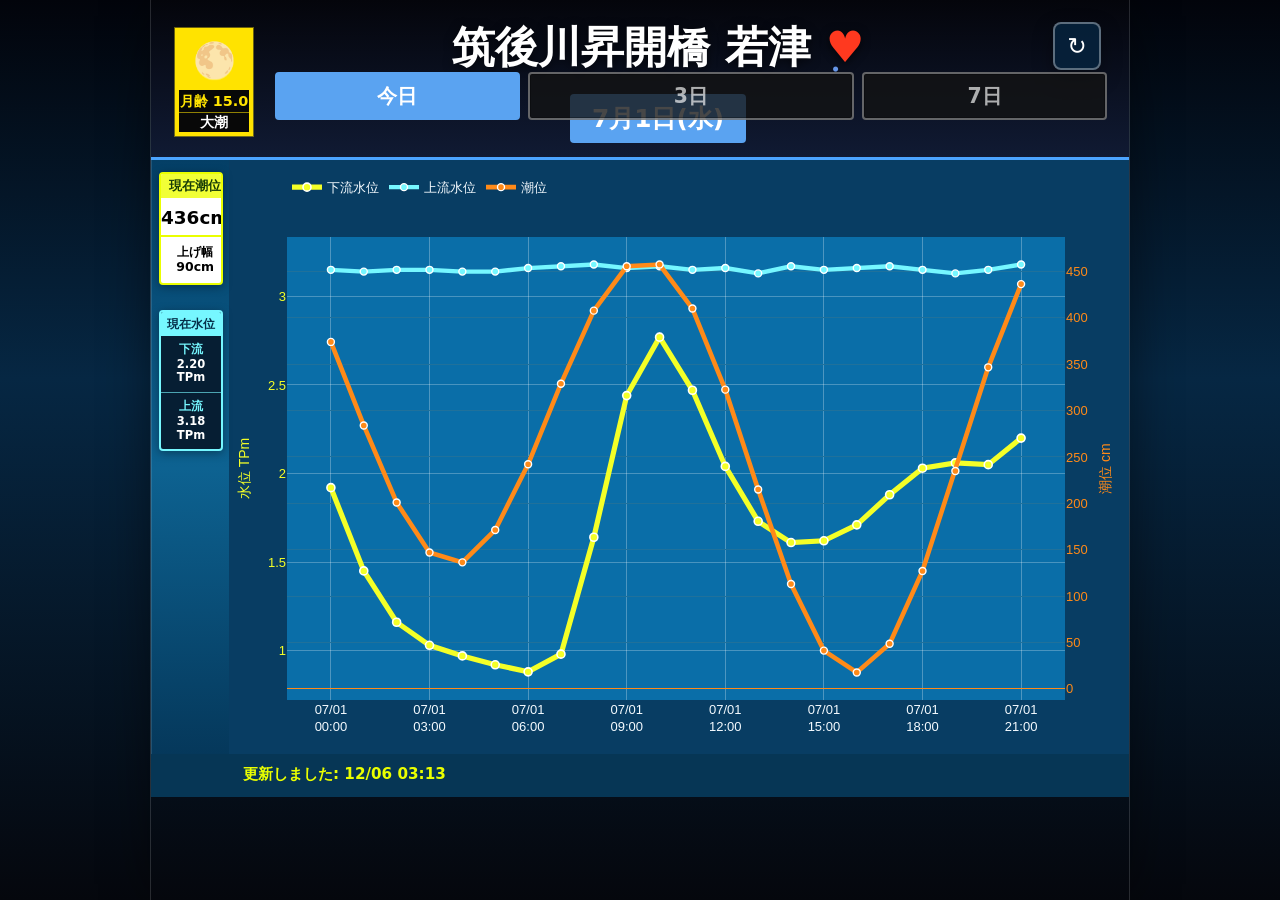
==== docs/index.html @ 28927269 "Group current water levels" ====
<!doctype html>
<html lang="ja">
  <head>
    <meta charset="utf-8">
    <meta name="viewport" content="width=device-width, initial-scale=1, viewport-fit=cover">
    <meta name="theme-color" content="#0f766e">
    <title>筑後大堰 若津 水位・潮位モニター</title>
    <link rel="manifest" href="./manifest.json?v=14">
    <link rel="icon" href="./icons/icon-192.png">
    <link rel="apple-touch-icon" href="./icons/icon-192.png">
    <link rel="stylesheet" href="./style.css?v=14">
    <script src="https://cdn.plot.ly/plotly-2.35.2.min.js" defer></script>
    <script src="./app.js?v=14" defer></script>
  </head>
  <body>
    <main class="app-shell">
      <section class="mobile-hero" aria-label="スマホ表示ヘッダー">
        <div class="bi-badge">
          <strong id="mobileMoonIcon" class="moon-icon" aria-hidden="true">🌕</strong>
          <span id="mobileMoonAge">月齢 --</span>
          <small id="mobileTideName">--</small>
        </div>
        <div class="mobile-title">
          <h1>筑後川昇開橋 若津 <span aria-hidden="true">♥</span></h1>
          <p id="mobileDateLabel">--</p>
        </div>
        <button id="mobileRefreshButton" class="hero-refresh" type="button" aria-label="更新">
          <span aria-hidden="true">↻</span>
        </button>
      </section>

      <header class="app-header">
        <div>
          <p class="eyebrow">Chikugo Ozeki / Wakatsu</p>
          <h1>筑後大堰 若津　水位・潮位モニター</h1>
        </div>
        <button id="refreshButton" class="icon-button" type="button" aria-label="更新">
          <span aria-hidden="true">↻</span>
        </button>
      </header>

      <section class="status-grid" aria-label="現在値">
        <article class="metric">
          <span class="metric-label">現在水位</span>
          <div class="water-readings">
            <div class="water-reading">
              <span>下流</span>
              <strong id="currentDownstreamLevel">--</strong>
            </div>
            <div class="water-reading">
              <span>上流</span>
              <strong id="currentUpstreamLevel">--</strong>
            </div>
          </div>
        </article>
        <article class="metric">
          <span class="metric-label">現在潮位</span>
          <strong id="currentTideLevel">--</strong>
          <small id="currentTideDetail">若津</small>
        </article>
        <article class="metric metric-wide">
          <span class="metric-label">最終更新時刻</span>
          <strong id="lastUpdated">--</strong>
          <small id="rowCount">--</small>
        </article>
      </section>

      <section class="chart-panel" aria-label="グラフ">
        <div class="range-tabs" role="tablist" aria-label="表示期間">
          <button class="range-button is-active" type="button" data-days="1" role="tab" aria-selected="true">今日</button>
          <button class="range-button" type="button" data-days="3" role="tab" aria-selected="false">3日</button>
          <button class="range-button" type="button" data-days="7" role="tab" aria-selected="false">7日</button>
        </div>
        <div class="mobile-chart-frame">
          <aside class="mobile-tide-panel" aria-label="現在潮位">
            <span>現在潮位</span>
            <strong id="mobileCurrentTide">--</strong>
            <small id="mobileTideTrend">--</small>
          </aside>
          <aside class="mobile-water-panel" aria-label="現在水位">
            <span>現在水位</span>
            <dl>
              <div>
                <dt>下流</dt>
                <dd id="mobileDownstreamLevel">--</dd>
              </div>
              <div>
                <dt>上流</dt>
                <dd id="mobileUpstreamLevel">--</dd>
              </div>
            </dl>
          </aside>
          <div id="chart" class="chart" role="img" aria-label="水位と潮位のグラフ"></div>
        </div>
        <p id="message" class="message" aria-live="polite"></p>
      </section>
    </main>
  </body>
</html>
---- docs/style.css ----
:root {
  color-scheme: light;
  --bg: #f4f7f6;
  --surface: #ffffff;
  --surface-soft: #e8f2ef;
  --text: #13201f;
  --muted: #5b6b68;
  --line: #d6e1de;
  --primary: #0f766e;
  --primary-dark: #0b5c56;
  --water: #1667b7;
  --tide: #c2410c;
  --shadow: 0 18px 48px rgba(14, 47, 43, 0.14);
}

* {
  box-sizing: border-box;
}

body {
  margin: 0;
  min-height: 100vh;
  background:
    radial-gradient(circle at 50% 11%, rgba(255, 255, 255, 0.85) 0 1px, transparent 2px),
    radial-gradient(circle at 28% 32%, rgba(255, 255, 255, 0.55) 0 1px, transparent 2px),
    radial-gradient(circle at 76% 23%, rgba(255, 255, 255, 0.45) 0 1px, transparent 2px),
    linear-gradient(180deg, #02040b 0, #062743 42%, #05070d 100%);
  color: #f7fbff;
  font-family: "Yu Gothic", "Hiragino Kaku Gothic ProN", Meiryo, system-ui, sans-serif;
  -webkit-text-size-adjust: 100%;
}

button {
  font: inherit;
}

.app-shell {
  width: min(980px, 100%);
  min-height: 100vh;
  margin: 0 auto;
  padding: 0 0 max(18px, env(safe-area-inset-bottom));
  overflow: hidden;
}

.app-header,
.status-grid {
  display: none;
}

.mobile-hero {
  display: grid;
  grid-template-columns: 88px 1fr 52px;
  gap: 18px;
  align-items: center;
  min-height: 148px;
  padding: 22px 24px 14px;
  border-bottom: 3px solid #4ba4ff;
  background:
    radial-gradient(circle at 54% 28%, rgba(255, 255, 255, 0.72) 0 2px, transparent 3px),
    radial-gradient(circle at 70% 44%, rgba(112, 165, 255, 0.9) 0 2px, transparent 3px),
    linear-gradient(180deg, #04050b 0%, #101a33 100%);
}

.bi-badge {
  display: grid;
  grid-template-rows: 1fr auto auto;
  width: 78px;
  height: 108px;
  border: 4px solid #ffe300;
  background: #080808;
  color: #ffe300;
  text-align: center;
  box-shadow: 0 0 0 1px rgba(255, 227, 0, 0.4);
}

.moon-icon {
  display: grid;
  place-items: center;
  background: #ffe300;
  color: #071322;
  font-family: "Apple Color Emoji", "Segoe UI Emoji", "Noto Color Emoji", "Yu Gothic", Meiryo, system-ui, sans-serif;
  font-size: 2.15rem;
  line-height: 1;
  text-shadow: 0 1px 0 rgba(255, 255, 255, 0.35);
}

.bi-badge span {
  display: grid;
  place-items: center;
  min-height: 22px;
  font-size: 0.9rem;
  font-weight: 900;
}

.bi-badge small {
  display: grid;
  min-height: 20px;
  place-items: center;
  border-top: 1px solid rgba(255, 227, 0, 0.55);
  color: #fff;
  font-size: 0.86rem;
  font-weight: 800;
  line-height: 1.1;
}

.mobile-title h1 {
  margin: 0;
  color: #fff;
  font-size: clamp(1.6rem, 5vw, 2.7rem);
  line-height: 1.2;
  text-align: center;
  text-shadow: 0 2px 10px rgba(0, 0, 0, 0.65);
}

.mobile-title h1 span {
  color: #ff391f;
}

.mobile-title p {
  width: fit-content;
  margin: 20px auto 0;
  padding: 8px 22px;
  border-radius: 4px;
  background: #5aa3f1;
  color: #fff;
  font-size: clamp(1.05rem, 3vw, 1.55rem);
  font-weight: 800;
}

.hero-refresh {
  display: grid;
  width: 48px;
  height: 48px;
  place-items: center;
  align-self: start;
  border: 2px solid rgba(255, 255, 255, 0.35);
  border-radius: 8px;
  background: rgba(6, 36, 62, 0.86);
  color: #fff;
  box-shadow: 0 8px 20px rgba(0, 0, 0, 0.35);
  cursor: pointer;
}

.hero-refresh span {
  font-size: 1.45rem;
  line-height: 1;
}

.hero-refresh:disabled {
  opacity: 0.58;
}

.range-button:focus-visible {
  outline: 3px solid rgba(15, 118, 110, 0.28);
  outline-offset: 3px;
}

.chart-panel {
  position: relative;
  padding: 0;
  border: 0;
  border-radius: 0;
  background: #053b61;
  box-shadow: none;
}

.range-tabs {
  position: absolute;
  z-index: 3;
  top: -88px;
  right: 22px;
  left: 124px;
  display: grid;
  grid-template-columns: 0.75fr 1fr 0.75fr;
  gap: 8px;
  margin: 0;
  padding: 0;
  background: transparent;
}

.range-button {
  min-height: 48px;
  border: 2px solid rgba(255, 255, 255, 0.35);
  border-radius: 4px;
  background: rgba(20, 20, 20, 0.78);
  color: rgba(255, 255, 255, 0.66);
  font-size: clamp(1rem, 2vw, 1.28rem);
  font-weight: 800;
  cursor: pointer;
  box-shadow: inset 0 0 0 1px rgba(0, 0, 0, 0.28);
}

.range-button.is-active {
  border-color: #5aa3f1;
  background: #5aa3f1;
  color: #fff;
  box-shadow: none;
}

.mobile-chart-frame {
  position: relative;
  min-height: min(66vh, 660px);
  padding-left: 78px;
  background:
    linear-gradient(90deg, rgba(255, 255, 255, 0.12) 1px, transparent 1px),
    linear-gradient(180deg, #043f66 0%, #0d6291 52%, #05385b 100%);
  background-size: 92px 100%, auto;
}

.mobile-tide-panel {
  position: absolute;
  z-index: 2;
  top: 12px;
  left: 8px;
  display: grid;
  width: 64px;
  overflow: hidden;
  border: 2px solid #eaff00;
  border-radius: 4px;
  background: #fff;
  color: #000;
  text-align: center;
  box-shadow: 0 2px 10px rgba(0, 0, 0, 0.35);
}

.mobile-tide-panel span {
  padding: 5px 1px;
  background: #f1ff36;
  color: #173d07;
  font-size: 0.82rem;
  font-weight: 900;
  line-height: 1.1;
}

.mobile-tide-panel strong {
  padding: 10px 0 7px;
  font-size: 1.15rem;
  line-height: 1.05;
}

.mobile-tide-panel small {
  padding: 8px 2px;
  border-top: 2px solid #eaff00;
  font-size: 0.78rem;
  font-weight: 800;
  line-height: 1.2;
}

.mobile-water-panel {
  position: absolute;
  z-index: 2;
  top: 150px;
  left: 8px;
  display: grid;
  width: 64px;
  overflow: hidden;
  border: 2px solid #76f7ff;
  border-radius: 4px;
  background: #061e33;
  color: #fff;
  text-align: center;
  box-shadow: 0 2px 10px rgba(0, 0, 0, 0.35);
}

.mobile-water-panel > span {
  padding: 5px 1px;
  background: #76f7ff;
  color: #06304a;
  font-size: 0.78rem;
  font-weight: 900;
  line-height: 1.1;
}

.mobile-water-panel dl {
  display: grid;
  gap: 0;
  margin: 0;
}

.mobile-water-panel div {
  padding: 7px 1px;
}

.mobile-water-panel div + div {
  border-top: 1px solid rgba(118, 247, 255, 0.62);
}

.mobile-water-panel dt,
.mobile-water-panel dd {
  margin: 0;
}

.mobile-water-panel dt {
  color: #76f7ff;
  font-size: 0.72rem;
  font-weight: 900;
  line-height: 1.1;
}

.mobile-water-panel dd {
  margin-top: 3px;
  font-size: 0.72rem;
  font-weight: 900;
  line-height: 1.15;
  overflow-wrap: anywhere;
}

.chart {
  width: 100%;
  height: min(66vh, 660px);
  min-height: 470px;
}

.message {
  min-height: 42px;
  margin: 0;
  padding: 10px 16px 12px 92px;
  background: #063655;
  color: #eaff00;
  font-size: 0.95rem;
  font-weight: 700;
}

@media (min-width: 760px) {
  .app-shell {
    border-right: 1px solid rgba(255, 255, 255, 0.14);
    border-left: 1px solid rgba(255, 255, 255, 0.14);
    box-shadow: 0 0 46px rgba(0, 0, 0, 0.45);
  }
}

@media (max-width: 420px) {
  .mobile-hero {
    grid-template-columns: 70px 1fr 40px;
    gap: 12px;
    min-height: 118px;
    padding: 16px 16px 10px;
  }

  .bi-badge {
    width: 62px;
    height: 86px;
    border: 3px solid #ffe300;
  }

  .bi-badge span {
    min-height: 18px;
    font-size: 0.72rem;
  }

  .bi-badge small {
    min-height: 17px;
    font-size: 0.72rem;
  }

  .hero-refresh {
    width: 38px;
    height: 38px;
    border-radius: 7px;
  }

  .hero-refresh span {
    font-size: 1.2rem;
  }

  .mobile-title h1 {
    font-size: 1.42rem;
  }

  .mobile-title p {
    margin: 16px auto 0;
    padding: 7px 16px;
    font-size: 1.05rem;
  }

  .range-tabs {
    top: -74px;
    right: 10px;
    left: 92px;
    gap: 6px;
  }

  .range-button {
    min-height: 38px;
    font-size: 1rem;
  }

  .mobile-chart-frame {
    min-height: 430px;
    padding-left: 54px;
    background-size: 64px 100%, auto;
  }

  .mobile-tide-panel {
    top: 8px;
    left: 4px;
    width: 50px;
  }

  .mobile-tide-panel span {
    padding: 3px 1px;
    font-size: 0.72rem;
  }

  .mobile-tide-panel strong {
    padding: 8px 0 5px;
    font-size: 1rem;
  }

  .mobile-tide-panel small {
    padding: 6px 2px;
    font-size: 0.72rem;
  }

  .mobile-water-panel {
    top: 112px;
    left: 4px;
    width: 50px;
  }

  .mobile-water-panel > span {
    padding: 3px 1px;
    font-size: 0.66rem;
  }

  .mobile-water-panel div {
    padding: 5px 1px;
  }

  .mobile-water-panel dt,
  .mobile-water-panel dd {
    font-size: 0.62rem;
  }

  .chart {
    height: 430px;
    min-height: 430px;
  }

  .message {
    min-height: 38px;
    padding: 8px 10px 10px 64px;
    font-size: 0.82rem;
  }
}

@media (max-width: 360px) {
  .eyebrow {
    font-size: 0.72rem;
  }

  .mobile-title h1 {
    font-size: 1.22rem;
  }

  .mobile-title p {
    font-size: 0.94rem;
    padding-inline: 12px;
  }

  .chart {
    height: 400px;
    min-height: 400px;
  }

  .mobile-chart-frame {
    min-height: 400px;
  }
}
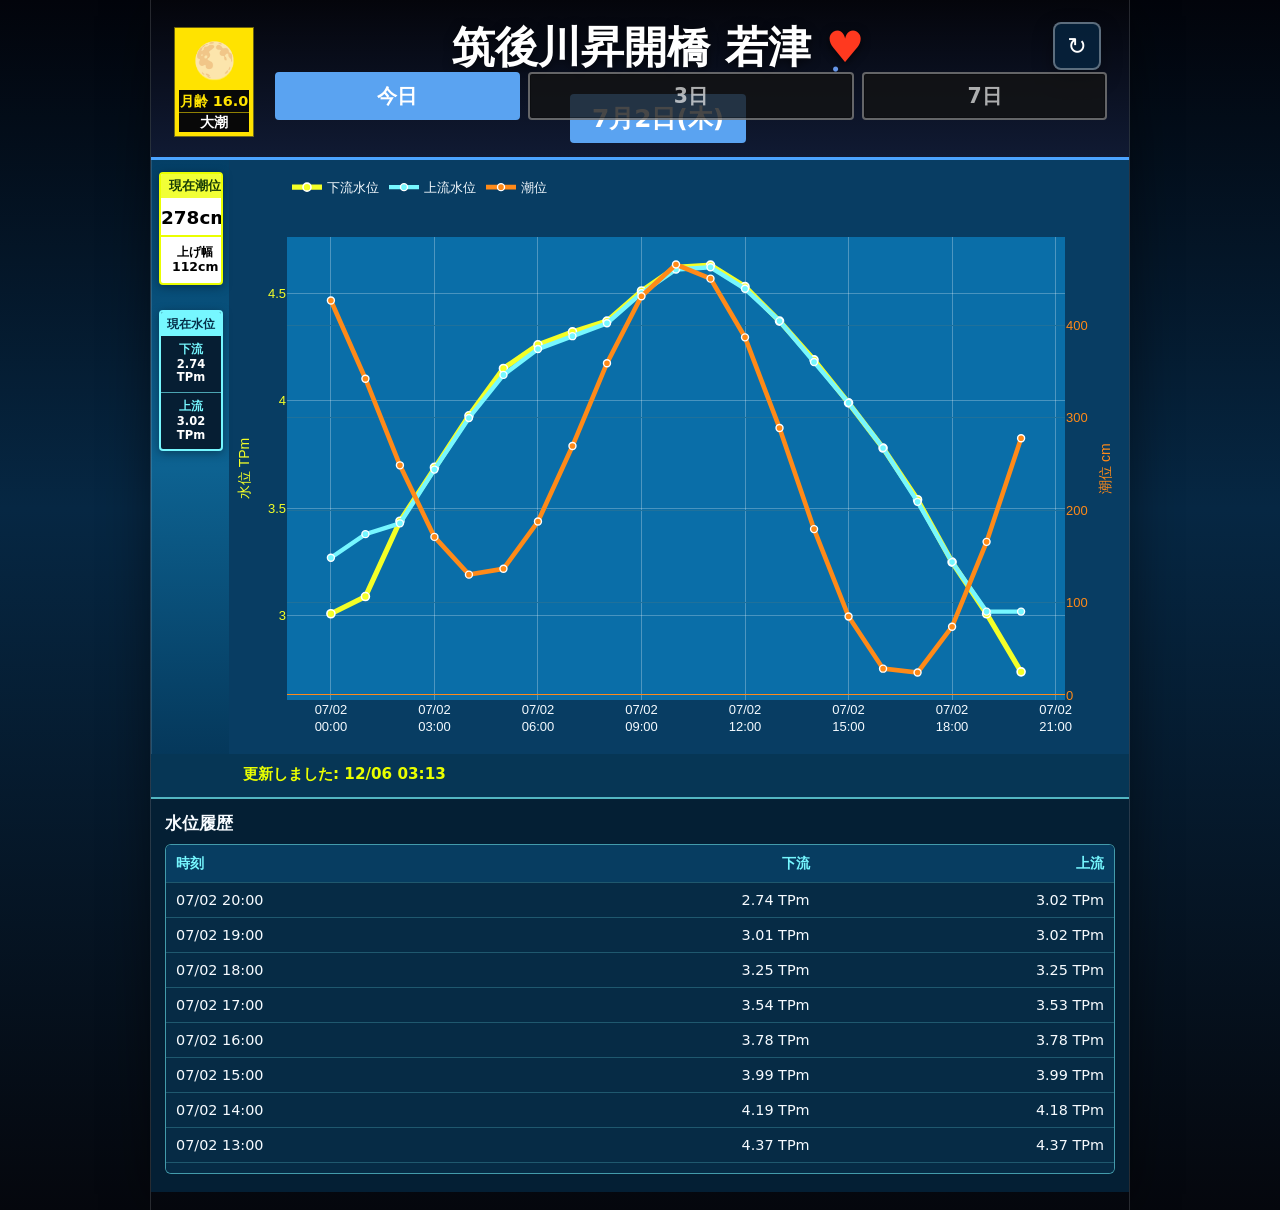
==== commit ee1deb04: "Show water level history table" ====
--- a/docs/index.html
+++ b/docs/index.html
@@ -5,12 +5,12 @@
     <meta name="viewport" content="width=device-width, initial-scale=1, viewport-fit=cover">
     <meta name="theme-color" content="#0f766e">
     <title>筑後大堰 若津 水位・潮位モニター</title>
-    <link rel="manifest" href="./manifest.json?v=14">
+    <link rel="manifest" href="./manifest.json?v=15">
     <link rel="icon" href="./icons/icon-192.png">
     <link rel="apple-touch-icon" href="./icons/icon-192.png">
-    <link rel="stylesheet" href="./style.css?v=14">
+    <link rel="stylesheet" href="./style.css?v=15">
     <script src="https://cdn.plot.ly/plotly-2.35.2.min.js" defer></script>
-    <script src="./app.js?v=14" defer></script>
+    <script src="./app.js?v=15" defer></script>
   </head>
   <body>
     <main class="app-shell">
@@ -94,6 +94,26 @@
         </div>
         <p id="message" class="message" aria-live="polite"></p>
       </section>
+
+      <section class="history-panel" aria-label="水位履歴">
+        <h2>水位履歴</h2>
+        <div class="history-table-wrap">
+          <table class="history-table">
+            <thead>
+              <tr>
+                <th scope="col">時刻</th>
+                <th scope="col">下流</th>
+                <th scope="col">上流</th>
+              </tr>
+            </thead>
+            <tbody id="waterHistoryBody">
+              <tr>
+                <td colspan="3">--</td>
+              </tr>
+            </tbody>
+          </table>
+        </div>
+      </section>
     </main>
   </body>
 </html>
--- a/docs/style.css
+++ b/docs/style.css
@@ -321,6 +321,60 @@
   font-weight: 700;
 }
 
+.history-panel {
+  padding: 14px 14px max(18px, env(safe-area-inset-bottom));
+  background: #041f34;
+  border-top: 2px solid rgba(118, 247, 255, 0.7);
+}
+
+.history-panel h2 {
+  margin: 0 0 10px;
+  color: #f7fbff;
+  font-size: 1.05rem;
+  line-height: 1.25;
+}
+
+.history-table-wrap {
+  max-height: 330px;
+  overflow: auto;
+  border: 1px solid rgba(118, 247, 255, 0.55);
+  border-radius: 6px;
+  background: #062b45;
+}
+
+.history-table {
+  width: 100%;
+  border-collapse: collapse;
+  font-size: 0.9rem;
+}
+
+.history-table th,
+.history-table td {
+  padding: 9px 10px;
+  border-bottom: 1px solid rgba(118, 247, 255, 0.22);
+  color: #f7fbff;
+  text-align: right;
+  white-space: nowrap;
+}
+
+.history-table th:first-child,
+.history-table td:first-child {
+  text-align: left;
+}
+
+.history-table th {
+  position: sticky;
+  top: 0;
+  z-index: 1;
+  background: #073d61;
+  color: #76f7ff;
+  font-weight: 900;
+}
+
+.history-table tr:last-child td {
+  border-bottom: 0;
+}
+
 @media (min-width: 760px) {
   .app-shell {
     border-right: 1px solid rgba(255, 255, 255, 0.14);
@@ -442,6 +496,19 @@
     padding: 8px 10px 10px 64px;
     font-size: 0.82rem;
   }
+
+  .history-panel {
+    padding: 12px 10px max(16px, env(safe-area-inset-bottom));
+  }
+
+  .history-table {
+    font-size: 0.78rem;
+  }
+
+  .history-table th,
+  .history-table td {
+    padding: 8px 6px;
+  }
 }
 
 @media (max-width: 360px) {
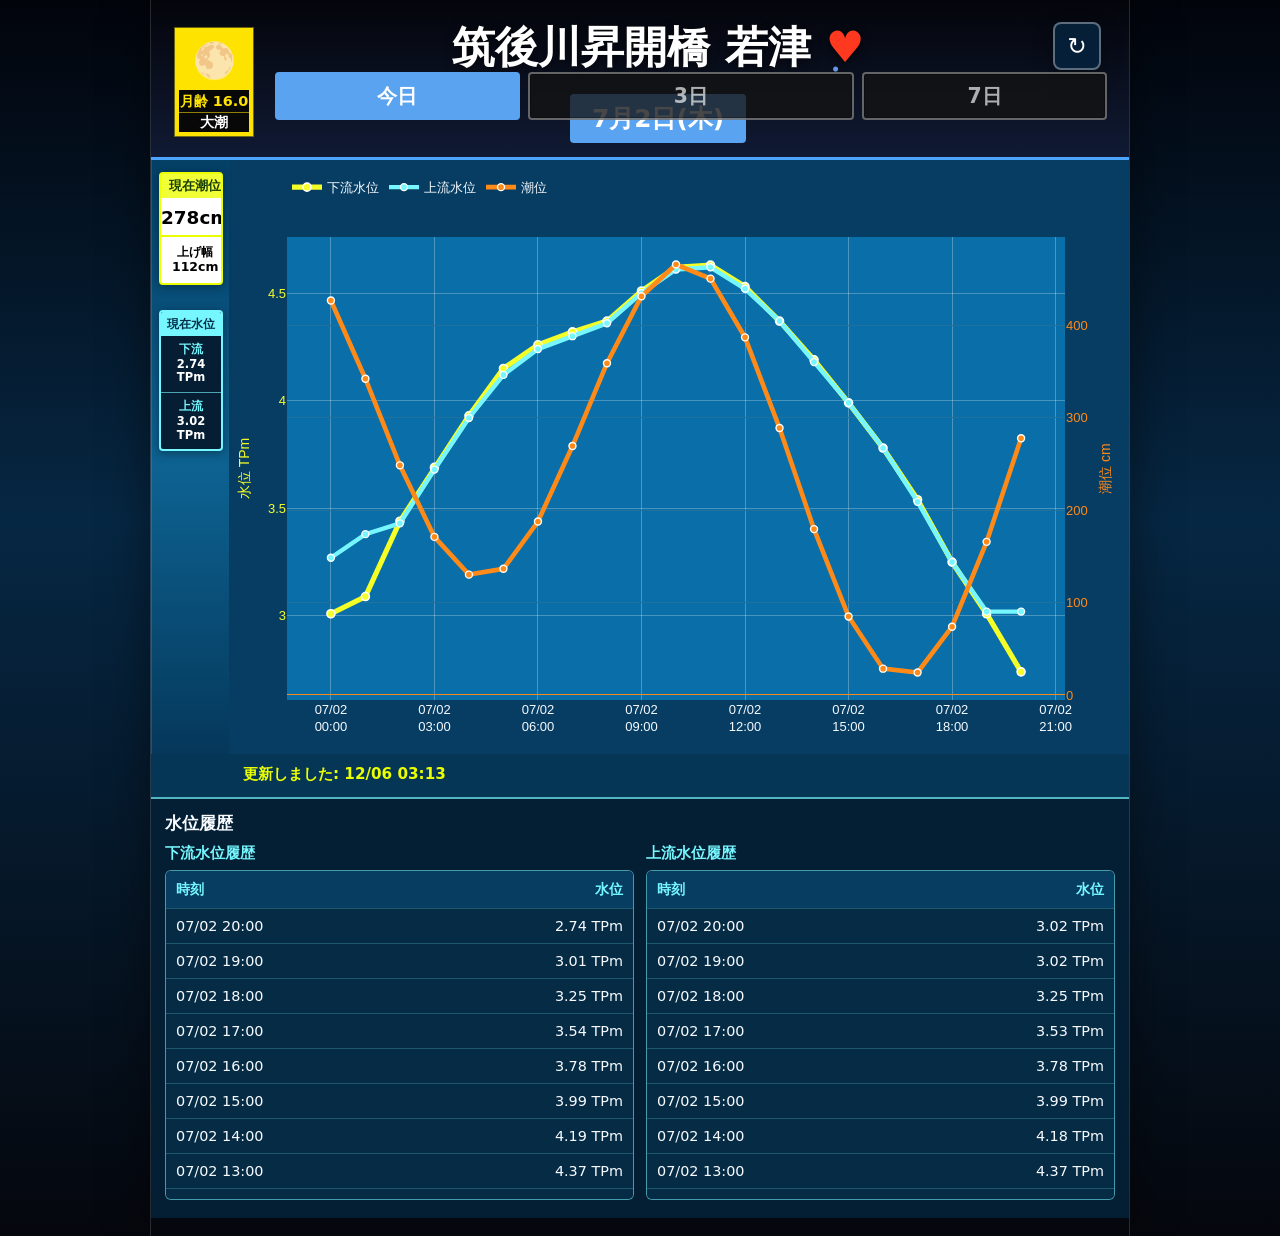
==== commit 1fcd1c92: "Split water level history tables" ====
--- a/docs/index.html
+++ b/docs/index.html
@@ -5,12 +5,12 @@
     <meta name="viewport" content="width=device-width, initial-scale=1, viewport-fit=cover">
     <meta name="theme-color" content="#0f766e">
     <title>筑後大堰 若津 水位・潮位モニター</title>
-    <link rel="manifest" href="./manifest.json?v=15">
+    <link rel="manifest" href="./manifest.json?v=16">
     <link rel="icon" href="./icons/icon-192.png">
     <link rel="apple-touch-icon" href="./icons/icon-192.png">
-    <link rel="stylesheet" href="./style.css?v=15">
+    <link rel="stylesheet" href="./style.css?v=16">
     <script src="https://cdn.plot.ly/plotly-2.35.2.min.js" defer></script>
-    <script src="./app.js?v=15" defer></script>
+    <script src="./app.js?v=16" defer></script>
   </head>
   <body>
     <main class="app-shell">
@@ -97,21 +97,43 @@
 
       <section class="history-panel" aria-label="水位履歴">
         <h2>水位履歴</h2>
-        <div class="history-table-wrap">
-          <table class="history-table">
-            <thead>
-              <tr>
-                <th scope="col">時刻</th>
-                <th scope="col">下流</th>
-                <th scope="col">上流</th>
-              </tr>
-            </thead>
-            <tbody id="waterHistoryBody">
-              <tr>
-                <td colspan="3">--</td>
-              </tr>
-            </tbody>
-          </table>
+        <div class="history-grid">
+          <section class="history-card" aria-label="下流水位履歴">
+            <h3>下流水位履歴</h3>
+            <div class="history-table-wrap">
+              <table class="history-table">
+                <thead>
+                  <tr>
+                    <th scope="col">時刻</th>
+                    <th scope="col">水位</th>
+                  </tr>
+                </thead>
+                <tbody id="downstreamHistoryBody">
+                  <tr>
+                    <td colspan="2">--</td>
+                  </tr>
+                </tbody>
+              </table>
+            </div>
+          </section>
+          <section class="history-card" aria-label="上流水位履歴">
+            <h3>上流水位履歴</h3>
+            <div class="history-table-wrap">
+              <table class="history-table">
+                <thead>
+                  <tr>
+                    <th scope="col">時刻</th>
+                    <th scope="col">水位</th>
+                  </tr>
+                </thead>
+                <tbody id="upstreamHistoryBody">
+                  <tr>
+                    <td colspan="2">--</td>
+                  </tr>
+                </tbody>
+              </table>
+            </div>
+          </section>
         </div>
       </section>
     </main>
--- a/docs/style.css
+++ b/docs/style.css
@@ -334,6 +334,18 @@
   line-height: 1.25;
 }
 
+.history-grid {
+  display: grid;
+  gap: 12px;
+}
+
+.history-card h3 {
+  margin: 0 0 8px;
+  color: #76f7ff;
+  font-size: 0.92rem;
+  line-height: 1.25;
+}
+
 .history-table-wrap {
   max-height: 330px;
   overflow: auto;
@@ -381,6 +393,10 @@
     border-left: 1px solid rgba(255, 255, 255, 0.14);
     box-shadow: 0 0 46px rgba(0, 0, 0, 0.45);
   }
+
+  .history-grid {
+    grid-template-columns: repeat(2, minmax(0, 1fr));
+  }
 }
 
 @media (max-width: 420px) {
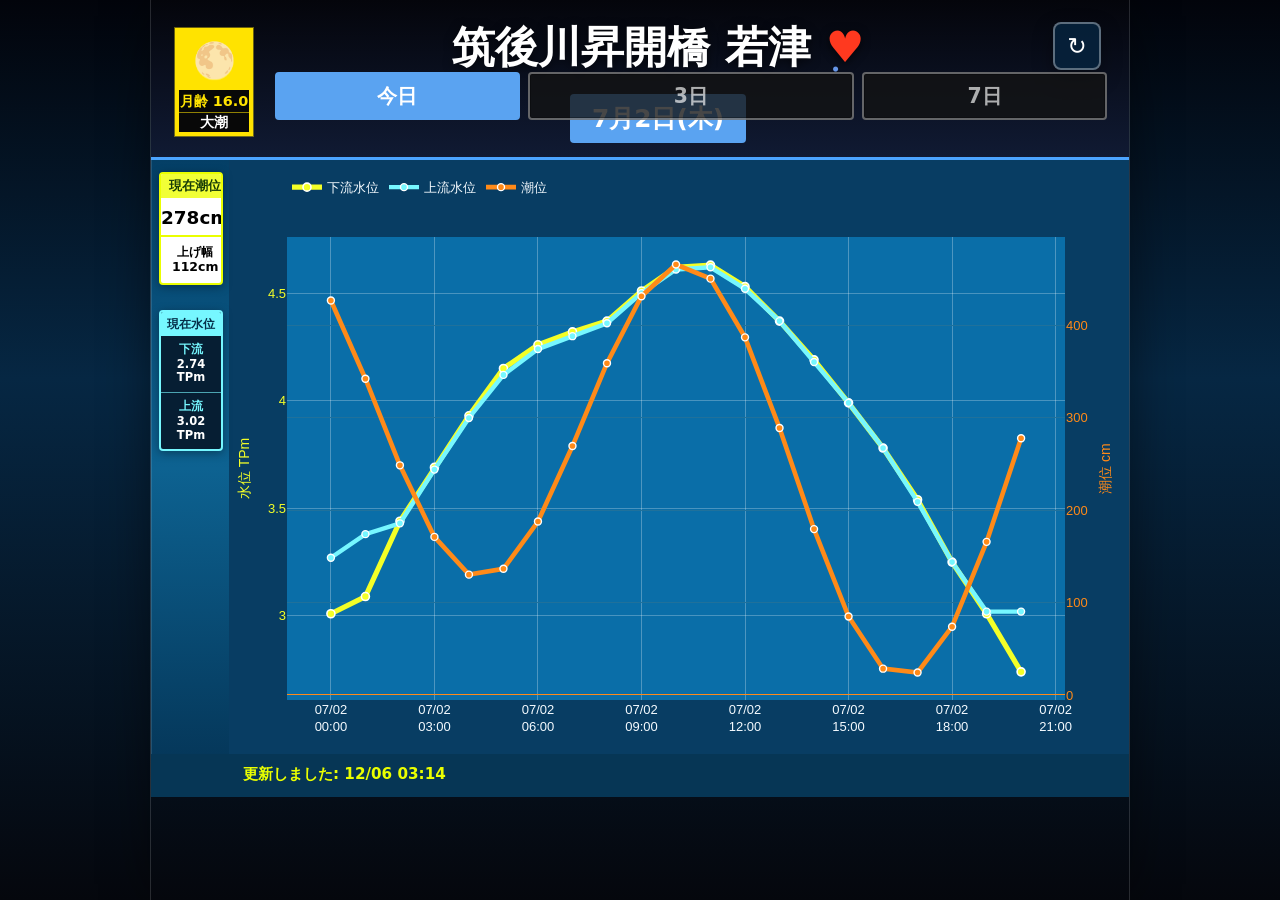
==== commit 99b107f5: "Remove water history tables" ====
--- a/docs/index.html
+++ b/docs/index.html
@@ -5,12 +5,12 @@
     <meta name="viewport" content="width=device-width, initial-scale=1, viewport-fit=cover">
     <meta name="theme-color" content="#0f766e">
     <title>筑後大堰 若津 水位・潮位モニター</title>
-    <link rel="manifest" href="./manifest.json?v=16">
+    <link rel="manifest" href="./manifest.json?v=17">
     <link rel="icon" href="./icons/icon-192.png">
     <link rel="apple-touch-icon" href="./icons/icon-192.png">
-    <link rel="stylesheet" href="./style.css?v=16">
+    <link rel="stylesheet" href="./style.css?v=17">
     <script src="https://cdn.plot.ly/plotly-2.35.2.min.js" defer></script>
-    <script src="./app.js?v=16" defer></script>
+    <script src="./app.js?v=17" defer></script>
   </head>
   <body>
     <main class="app-shell">
@@ -95,47 +95,6 @@
         <p id="message" class="message" aria-live="polite"></p>
       </section>
 
-      <section class="history-panel" aria-label="水位履歴">
-        <h2>水位履歴</h2>
-        <div class="history-grid">
-          <section class="history-card" aria-label="下流水位履歴">
-            <h3>下流水位履歴</h3>
-            <div class="history-table-wrap">
-              <table class="history-table">
-                <thead>
-                  <tr>
-                    <th scope="col">時刻</th>
-                    <th scope="col">水位</th>
-                  </tr>
-                </thead>
-                <tbody id="downstreamHistoryBody">
-                  <tr>
-                    <td colspan="2">--</td>
-                  </tr>
-                </tbody>
-              </table>
-            </div>
-          </section>
-          <section class="history-card" aria-label="上流水位履歴">
-            <h3>上流水位履歴</h3>
-            <div class="history-table-wrap">
-              <table class="history-table">
-                <thead>
-                  <tr>
-                    <th scope="col">時刻</th>
-                    <th scope="col">水位</th>
-                  </tr>
-                </thead>
-                <tbody id="upstreamHistoryBody">
-                  <tr>
-                    <td colspan="2">--</td>
-                  </tr>
-                </tbody>
-              </table>
-            </div>
-          </section>
-        </div>
-      </section>
     </main>
   </body>
 </html>
--- a/docs/style.css
+++ b/docs/style.css
@@ -321,72 +321,6 @@
   font-weight: 700;
 }
 
-.history-panel {
-  padding: 14px 14px max(18px, env(safe-area-inset-bottom));
-  background: #041f34;
-  border-top: 2px solid rgba(118, 247, 255, 0.7);
-}
-
-.history-panel h2 {
-  margin: 0 0 10px;
-  color: #f7fbff;
-  font-size: 1.05rem;
-  line-height: 1.25;
-}
-
-.history-grid {
-  display: grid;
-  gap: 12px;
-}
-
-.history-card h3 {
-  margin: 0 0 8px;
-  color: #76f7ff;
-  font-size: 0.92rem;
-  line-height: 1.25;
-}
-
-.history-table-wrap {
-  max-height: 330px;
-  overflow: auto;
-  border: 1px solid rgba(118, 247, 255, 0.55);
-  border-radius: 6px;
-  background: #062b45;
-}
-
-.history-table {
-  width: 100%;
-  border-collapse: collapse;
-  font-size: 0.9rem;
-}
-
-.history-table th,
-.history-table td {
-  padding: 9px 10px;
-  border-bottom: 1px solid rgba(118, 247, 255, 0.22);
-  color: #f7fbff;
-  text-align: right;
-  white-space: nowrap;
-}
-
-.history-table th:first-child,
-.history-table td:first-child {
-  text-align: left;
-}
-
-.history-table th {
-  position: sticky;
-  top: 0;
-  z-index: 1;
-  background: #073d61;
-  color: #76f7ff;
-  font-weight: 900;
-}
-
-.history-table tr:last-child td {
-  border-bottom: 0;
-}
-
 @media (min-width: 760px) {
   .app-shell {
     border-right: 1px solid rgba(255, 255, 255, 0.14);
@@ -394,9 +328,6 @@
     box-shadow: 0 0 46px rgba(0, 0, 0, 0.45);
   }
 
-  .history-grid {
-    grid-template-columns: repeat(2, minmax(0, 1fr));
-  }
 }
 
 @media (max-width: 420px) {
@@ -513,18 +444,6 @@
     font-size: 0.82rem;
   }
 
-  .history-panel {
-    padding: 12px 10px max(16px, env(safe-area-inset-bottom));
-  }
-
-  .history-table {
-    font-size: 0.78rem;
-  }
-
-  .history-table th,
-  .history-table td {
-    padding: 8px 6px;
-  }
 }
 
 @media (max-width: 360px) {
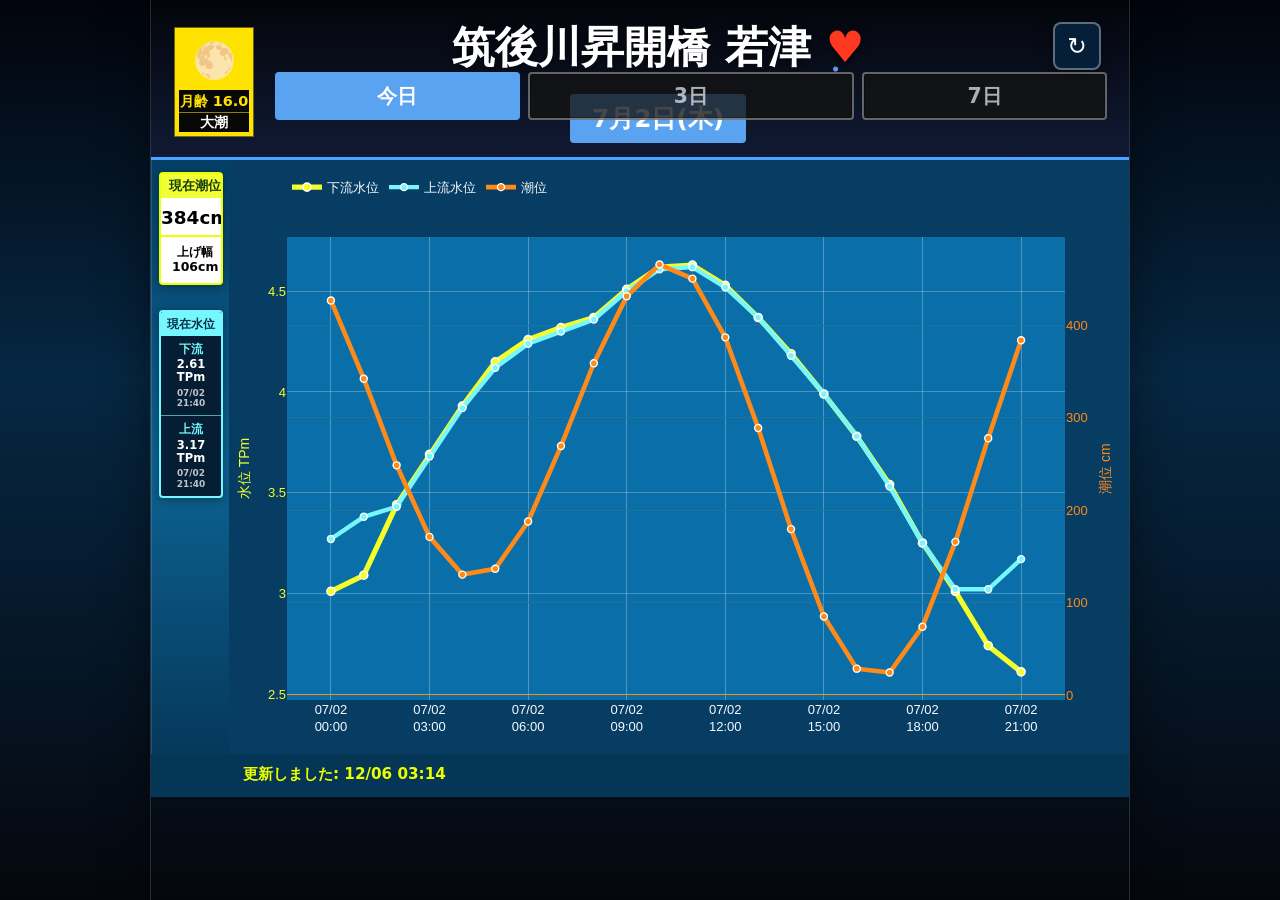
==== commit 74a33942: "Show water source update times" ====
--- a/docs/index.html
+++ b/docs/index.html
@@ -5,12 +5,12 @@
     <meta name="viewport" content="width=device-width, initial-scale=1, viewport-fit=cover">
     <meta name="theme-color" content="#0f766e">
     <title>筑後大堰 若津 水位・潮位モニター</title>
-    <link rel="manifest" href="./manifest.json?v=17">
+    <link rel="manifest" href="./manifest.json?v=18">
     <link rel="icon" href="./icons/icon-192.png">
     <link rel="apple-touch-icon" href="./icons/icon-192.png">
-    <link rel="stylesheet" href="./style.css?v=17">
+    <link rel="stylesheet" href="./style.css?v=18">
     <script src="https://cdn.plot.ly/plotly-2.35.2.min.js" defer></script>
-    <script src="./app.js?v=17" defer></script>
+    <script src="./app.js?v=18" defer></script>
   </head>
   <body>
     <main class="app-shell">
@@ -45,11 +45,17 @@
           <div class="water-readings">
             <div class="water-reading">
               <span>下流</span>
-              <strong id="currentDownstreamLevel">--</strong>
+              <div>
+                <strong id="currentDownstreamLevel">--</strong>
+                <small id="currentDownstreamUpdatedAt">--</small>
+              </div>
             </div>
             <div class="water-reading">
               <span>上流</span>
-              <strong id="currentUpstreamLevel">--</strong>
+              <div>
+                <strong id="currentUpstreamLevel">--</strong>
+                <small id="currentUpstreamUpdatedAt">--</small>
+              </div>
             </div>
           </div>
         </article>
@@ -83,10 +89,12 @@
               <div>
                 <dt>下流</dt>
                 <dd id="mobileDownstreamLevel">--</dd>
+                <dd id="mobileDownstreamUpdatedAt" class="water-updated-at">--</dd>
               </div>
               <div>
                 <dt>上流</dt>
                 <dd id="mobileUpstreamLevel">--</dd>
+                <dd id="mobileUpstreamUpdatedAt" class="water-updated-at">--</dd>
               </div>
             </dl>
           </aside>
--- a/docs/style.css
+++ b/docs/style.css
@@ -305,6 +305,12 @@
   overflow-wrap: anywhere;
 }
 
+.mobile-water-panel .water-updated-at {
+  color: rgba(255, 255, 255, 0.74);
+  font-size: 0.56rem;
+  font-weight: 800;
+}
+
 .chart {
   width: 100%;
   height: min(66vh, 660px);
@@ -433,6 +439,10 @@
     font-size: 0.62rem;
   }
 
+  .mobile-water-panel .water-updated-at {
+    font-size: 0.5rem;
+  }
+
   .chart {
     height: 430px;
     min-height: 430px;
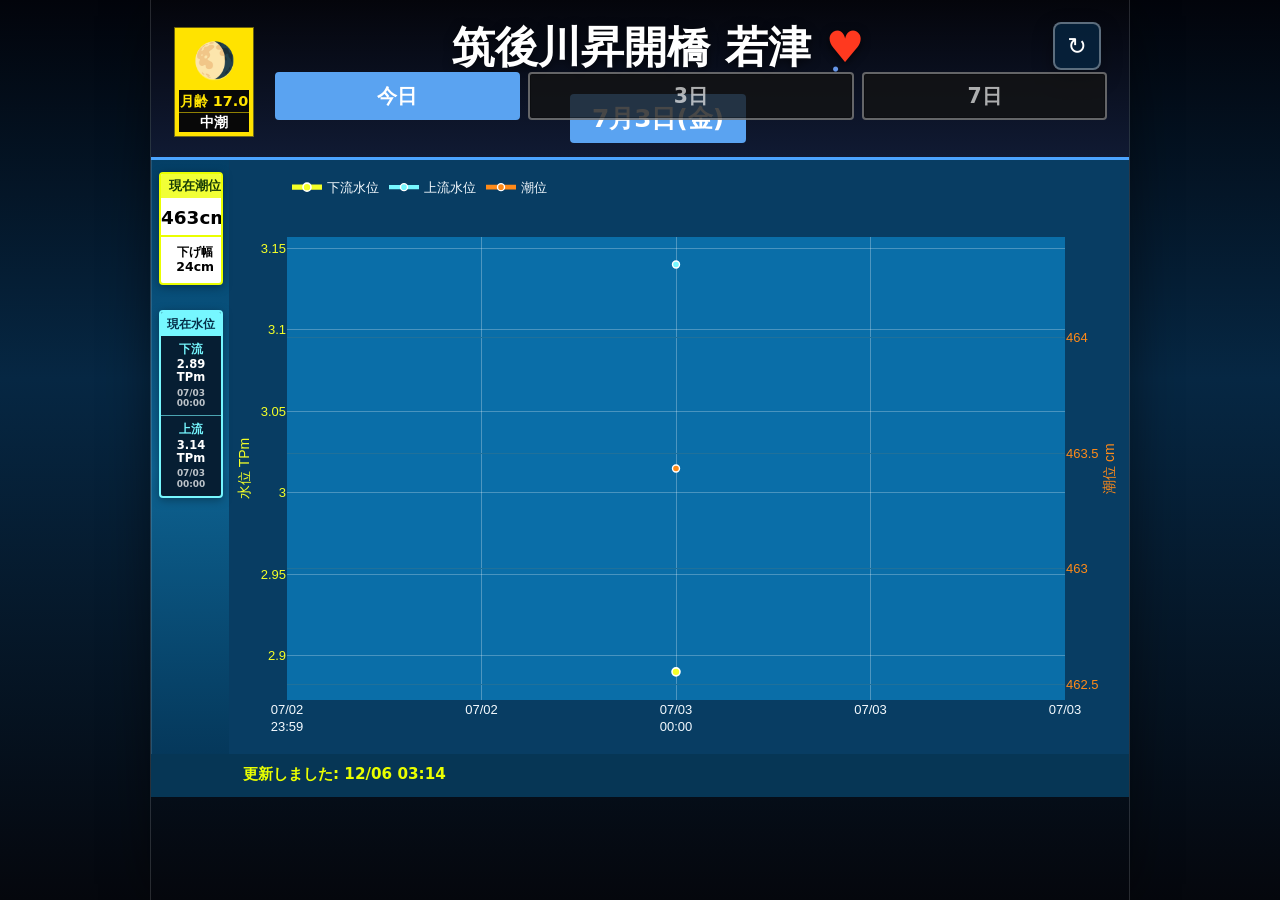
==== commit 7f111dff: "Refresh water update times from source" ====
--- a/docs/index.html
+++ b/docs/index.html
@@ -10,7 +10,7 @@
     <link rel="apple-touch-icon" href="./icons/icon-192.png">
     <link rel="stylesheet" href="./style.css?v=18">
     <script src="https://cdn.plot.ly/plotly-2.35.2.min.js" defer></script>
-    <script src="./app.js?v=18" defer></script>
+    <script src="./app.js?v=19" defer></script>
   </head>
   <body>
     <main class="app-shell">
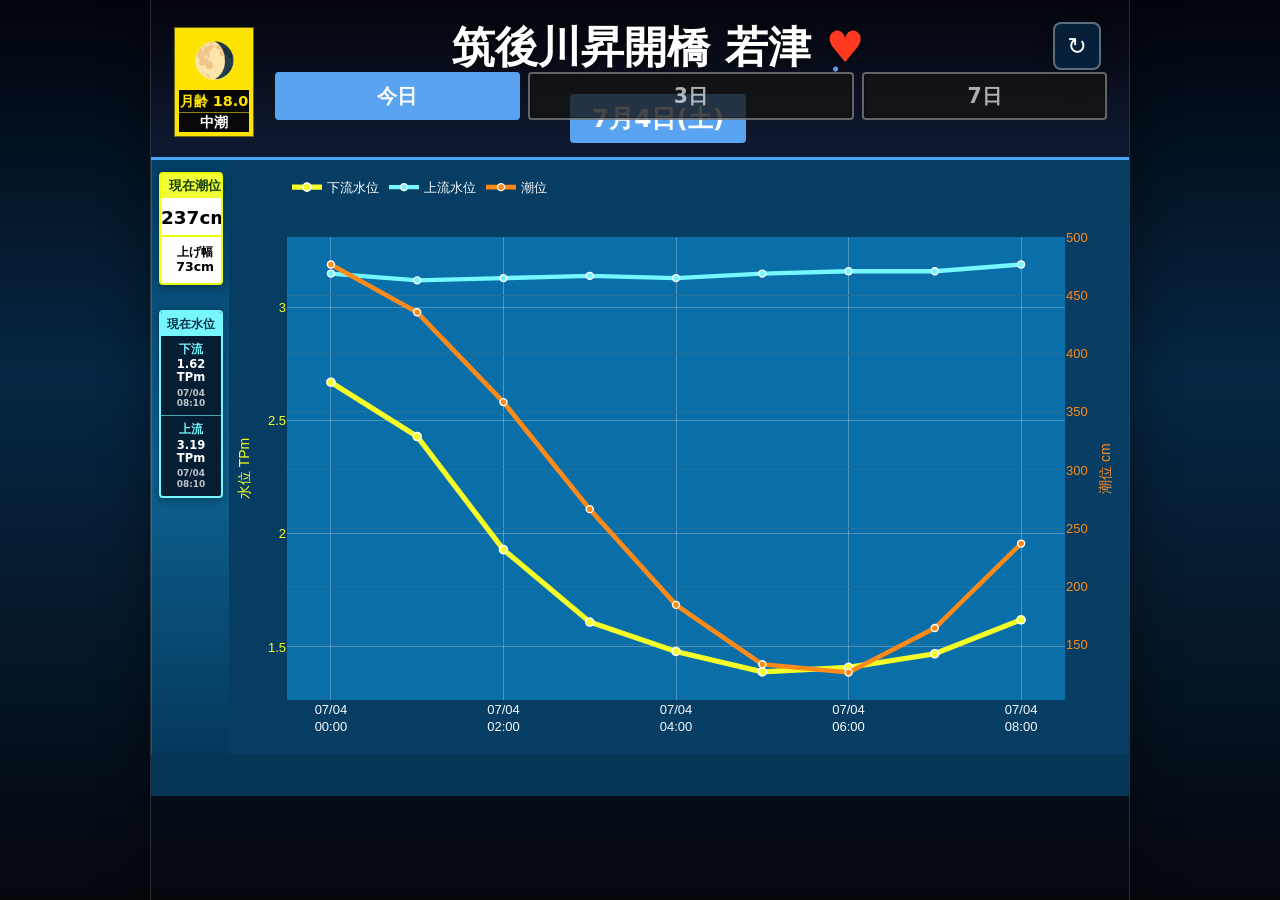
==== commit c0c97446: "Add protected manual update trigger" ====
--- a/docs/index.html
+++ b/docs/index.html
@@ -10,7 +10,7 @@
     <link rel="apple-touch-icon" href="./icons/icon-192.png">
     <link rel="stylesheet" href="./style.css?v=18">
     <script src="https://cdn.plot.ly/plotly-2.35.2.min.js" defer></script>
-    <script src="./app.js?v=19" defer></script>
+    <script src="./app.js?v=20" defer></script>
   </head>
   <body>
     <main class="app-shell">
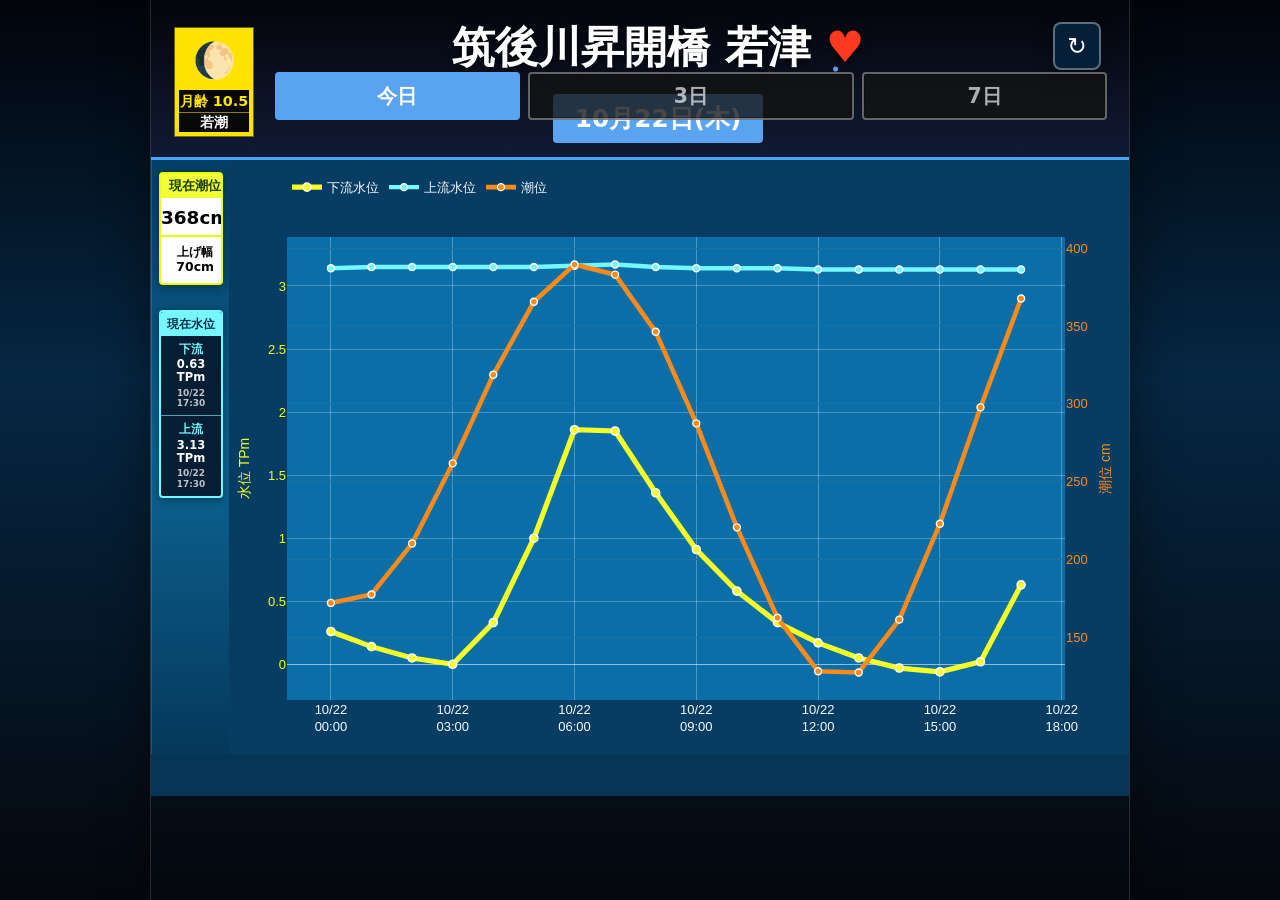
==== commit 096d21e9: "Preserve missing readings and verify Plotly integrity on published site" ====
--- a/docs/index.html
+++ b/docs/index.html
@@ -1,108 +1,108 @@
-<!doctype html>
-<html lang="ja">
-  <head>
-    <meta charset="utf-8">
-    <meta name="viewport" content="width=device-width, initial-scale=1, viewport-fit=cover">
-    <meta name="theme-color" content="#0f766e">
-    <title>筑後大堰 若津 水位・潮位モニター</title>
-    <link rel="manifest" href="./manifest.json?v=18">
-    <link rel="icon" href="./icons/icon-192.png">
-    <link rel="apple-touch-icon" href="./icons/icon-192.png">
-    <link rel="stylesheet" href="./style.css?v=18">
-    <script src="https://cdn.plot.ly/plotly-2.35.2.min.js" defer></script>
-    <script src="./app.js?v=20" defer></script>
-  </head>
-  <body>
-    <main class="app-shell">
-      <section class="mobile-hero" aria-label="スマホ表示ヘッダー">
-        <div class="bi-badge">
-          <strong id="mobileMoonIcon" class="moon-icon" aria-hidden="true">🌕</strong>
-          <span id="mobileMoonAge">月齢 --</span>
-          <small id="mobileTideName">--</small>
-        </div>
-        <div class="mobile-title">
-          <h1>筑後川昇開橋 若津 <span aria-hidden="true">♥</span></h1>
-          <p id="mobileDateLabel">--</p>
-        </div>
-        <button id="mobileRefreshButton" class="hero-refresh" type="button" aria-label="更新">
-          <span aria-hidden="true">↻</span>
-        </button>
-      </section>
-
-      <header class="app-header">
-        <div>
-          <p class="eyebrow">Chikugo Ozeki / Wakatsu</p>
-          <h1>筑後大堰 若津　水位・潮位モニター</h1>
-        </div>
-        <button id="refreshButton" class="icon-button" type="button" aria-label="更新">
-          <span aria-hidden="true">↻</span>
-        </button>
-      </header>
-
-      <section class="status-grid" aria-label="現在値">
-        <article class="metric">
-          <span class="metric-label">現在水位</span>
-          <div class="water-readings">
-            <div class="water-reading">
-              <span>下流</span>
-              <div>
-                <strong id="currentDownstreamLevel">--</strong>
-                <small id="currentDownstreamUpdatedAt">--</small>
-              </div>
-            </div>
-            <div class="water-reading">
-              <span>上流</span>
-              <div>
-                <strong id="currentUpstreamLevel">--</strong>
-                <small id="currentUpstreamUpdatedAt">--</small>
-              </div>
-            </div>
-          </div>
-        </article>
-        <article class="metric">
-          <span class="metric-label">現在潮位</span>
-          <strong id="currentTideLevel">--</strong>
-          <small id="currentTideDetail">若津</small>
-        </article>
-        <article class="metric metric-wide">
-          <span class="metric-label">最終更新時刻</span>
-          <strong id="lastUpdated">--</strong>
-          <small id="rowCount">--</small>
-        </article>
-      </section>
-
-      <section class="chart-panel" aria-label="グラフ">
-        <div class="range-tabs" role="tablist" aria-label="表示期間">
-          <button class="range-button is-active" type="button" data-days="1" role="tab" aria-selected="true">今日</button>
-          <button class="range-button" type="button" data-days="3" role="tab" aria-selected="false">3日</button>
-          <button class="range-button" type="button" data-days="7" role="tab" aria-selected="false">7日</button>
-        </div>
-        <div class="mobile-chart-frame">
-          <aside class="mobile-tide-panel" aria-label="現在潮位">
-            <span>現在潮位</span>
-            <strong id="mobileCurrentTide">--</strong>
-            <small id="mobileTideTrend">--</small>
-          </aside>
-          <aside class="mobile-water-panel" aria-label="現在水位">
-            <span>現在水位</span>
-            <dl>
-              <div>
-                <dt>下流</dt>
-                <dd id="mobileDownstreamLevel">--</dd>
-                <dd id="mobileDownstreamUpdatedAt" class="water-updated-at">--</dd>
-              </div>
-              <div>
-                <dt>上流</dt>
-                <dd id="mobileUpstreamLevel">--</dd>
-                <dd id="mobileUpstreamUpdatedAt" class="water-updated-at">--</dd>
-              </div>
-            </dl>
-          </aside>
-          <div id="chart" class="chart" role="img" aria-label="水位と潮位のグラフ"></div>
-        </div>
-        <p id="message" class="message" aria-live="polite"></p>
-      </section>
-
-    </main>
-  </body>
-</html>
+<!doctype html>
+<html lang="ja">
+  <head>
+    <meta charset="utf-8">
+    <meta name="viewport" content="width=device-width, initial-scale=1, viewport-fit=cover">
+    <meta name="theme-color" content="#0f766e">
+    <title>筑後大堰 若津 水位・潮位モニター</title>
+    <link rel="manifest" href="./manifest.json?v=18">
+    <link rel="icon" href="./icons/icon-192.png">
+    <link rel="apple-touch-icon" href="./icons/icon-192.png">
+    <link rel="stylesheet" href="./style.css?v=18">
+    <script src="https://cdn.plot.ly/plotly-2.35.2.min.js" integrity="sha384-cCVCZkAjYNxaYKbM8lsArLznDF/SvMFr1jcZrvOpSTCa0W40ZAdLzHCEulnUa5i7" crossorigin="anonymous" defer></script>
+    <script src="./app.js?v=21" defer></script>
+  </head>
+  <body>
+    <main class="app-shell">
+      <section class="mobile-hero" aria-label="スマホ表示ヘッダー">
+        <div class="bi-badge">
+          <strong id="mobileMoonIcon" class="moon-icon" aria-hidden="true">🌕</strong>
+          <span id="mobileMoonAge">月齢 --</span>
+          <small id="mobileTideName">--</small>
+        </div>
+        <div class="mobile-title">
+          <h1>筑後川昇開橋 若津 <span aria-hidden="true">♥</span></h1>
+          <p id="mobileDateLabel">--</p>
+        </div>
+        <button id="mobileRefreshButton" class="hero-refresh" type="button" aria-label="更新">
+          <span aria-hidden="true">↻</span>
+        </button>
+      </section>
+
+      <header class="app-header">
+        <div>
+          <p class="eyebrow">Chikugo Ozeki / Wakatsu</p>
+          <h1>筑後大堰 若津　水位・潮位モニター</h1>
+        </div>
+        <button id="refreshButton" class="icon-button" type="button" aria-label="更新">
+          <span aria-hidden="true">↻</span>
+        </button>
+      </header>
+
+      <section class="status-grid" aria-label="現在値">
+        <article class="metric">
+          <span class="metric-label">現在水位</span>
+          <div class="water-readings">
+            <div class="water-reading">
+              <span>下流</span>
+              <div>
+                <strong id="currentDownstreamLevel">--</strong>
+                <small id="currentDownstreamUpdatedAt">--</small>
+              </div>
+            </div>
+            <div class="water-reading">
+              <span>上流</span>
+              <div>
+                <strong id="currentUpstreamLevel">--</strong>
+                <small id="currentUpstreamUpdatedAt">--</small>
+              </div>
+            </div>
+          </div>
+        </article>
+        <article class="metric">
+          <span class="metric-label">現在潮位</span>
+          <strong id="currentTideLevel">--</strong>
+          <small id="currentTideDetail">若津</small>
+        </article>
+        <article class="metric metric-wide">
+          <span class="metric-label">最終更新時刻</span>
+          <strong id="lastUpdated">--</strong>
+          <small id="rowCount">--</small>
+        </article>
+      </section>
+
+      <section class="chart-panel" aria-label="グラフ">
+        <div class="range-tabs" role="tablist" aria-label="表示期間">
+          <button class="range-button is-active" type="button" data-days="1" role="tab" aria-selected="true">今日</button>
+          <button class="range-button" type="button" data-days="3" role="tab" aria-selected="false">3日</button>
+          <button class="range-button" type="button" data-days="7" role="tab" aria-selected="false">7日</button>
+        </div>
+        <div class="mobile-chart-frame">
+          <aside class="mobile-tide-panel" aria-label="現在潮位">
+            <span>現在潮位</span>
+            <strong id="mobileCurrentTide">--</strong>
+            <small id="mobileTideTrend">--</small>
+          </aside>
+          <aside class="mobile-water-panel" aria-label="現在水位">
+            <span>現在水位</span>
+            <dl>
+              <div>
+                <dt>下流</dt>
+                <dd id="mobileDownstreamLevel">--</dd>
+                <dd id="mobileDownstreamUpdatedAt" class="water-updated-at">--</dd>
+              </div>
+              <div>
+                <dt>上流</dt>
+                <dd id="mobileUpstreamLevel">--</dd>
+                <dd id="mobileUpstreamUpdatedAt" class="water-updated-at">--</dd>
+              </div>
+            </dl>
+          </aside>
+          <div id="chart" class="chart" role="img" aria-label="水位と潮位のグラフ"></div>
+        </div>
+        <p id="message" class="message" aria-live="polite"></p>
+      </section>
+
+    </main>
+  </body>
+</html>
